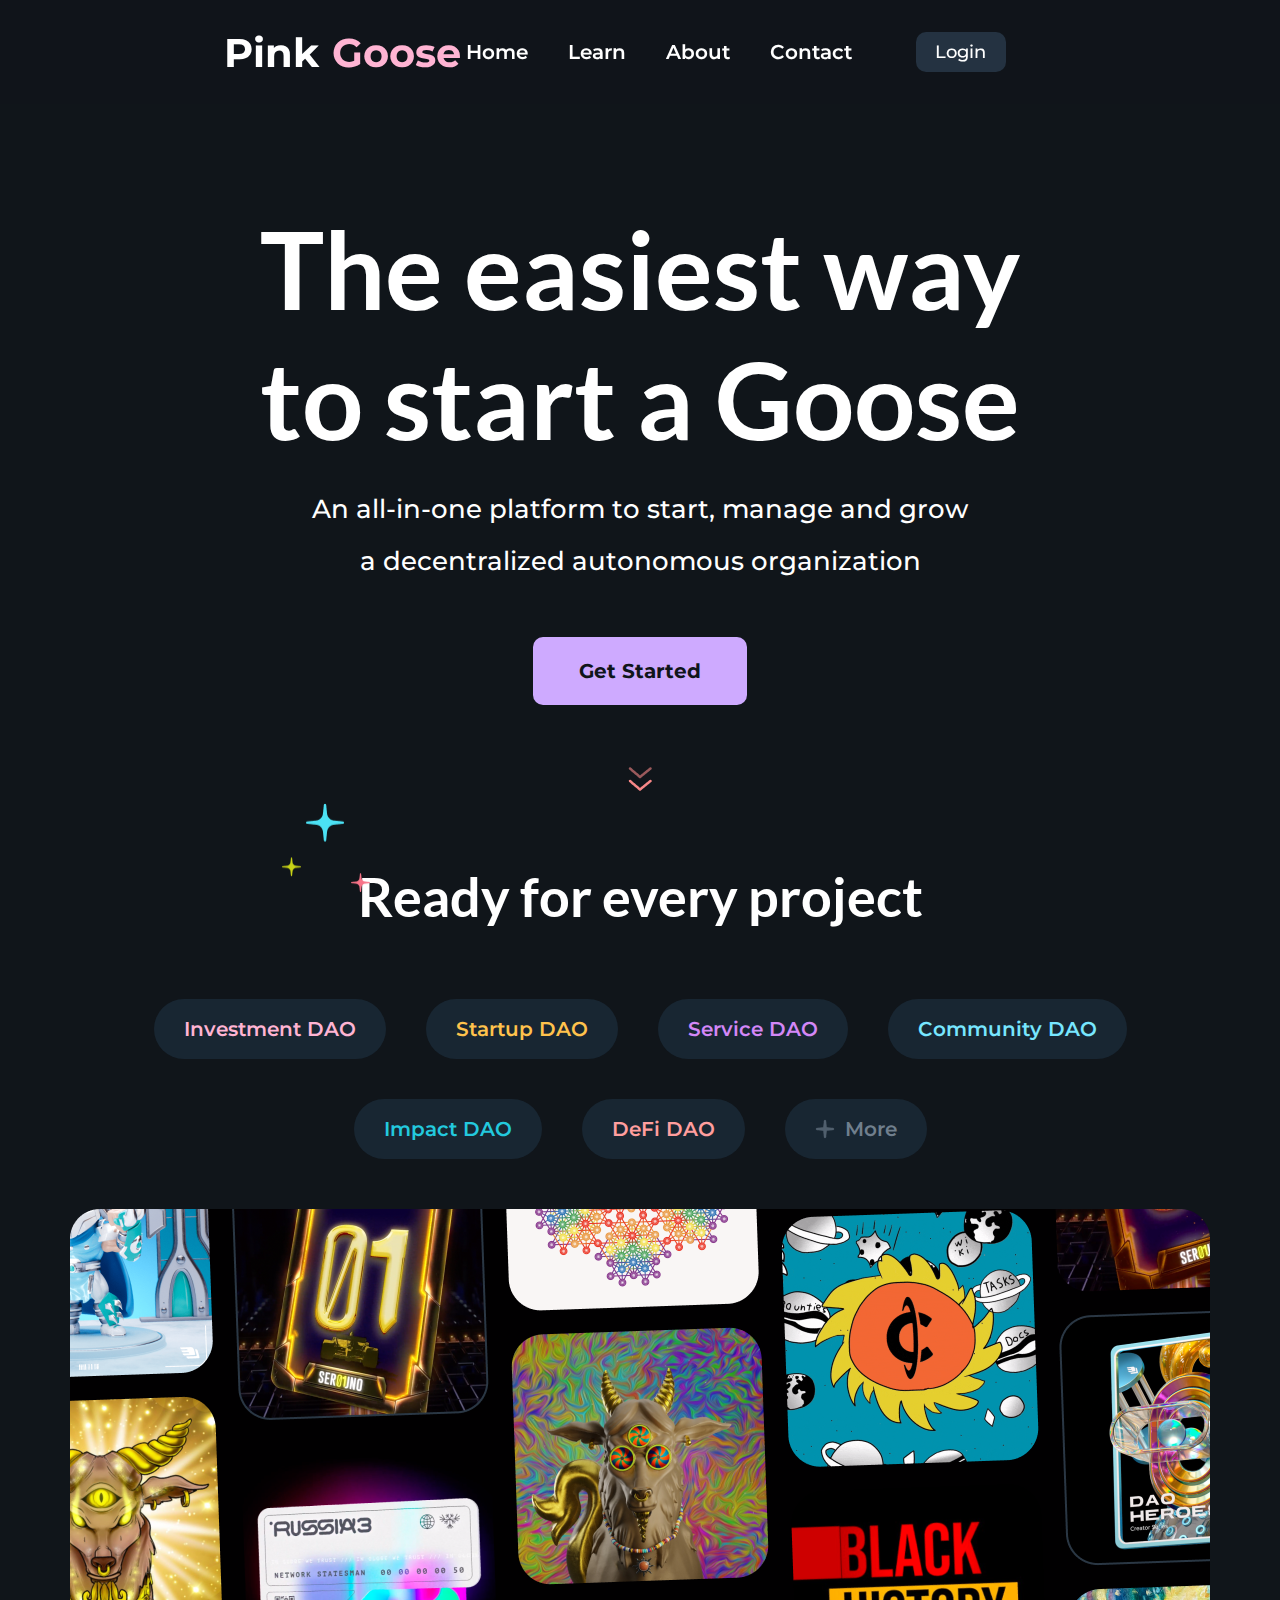
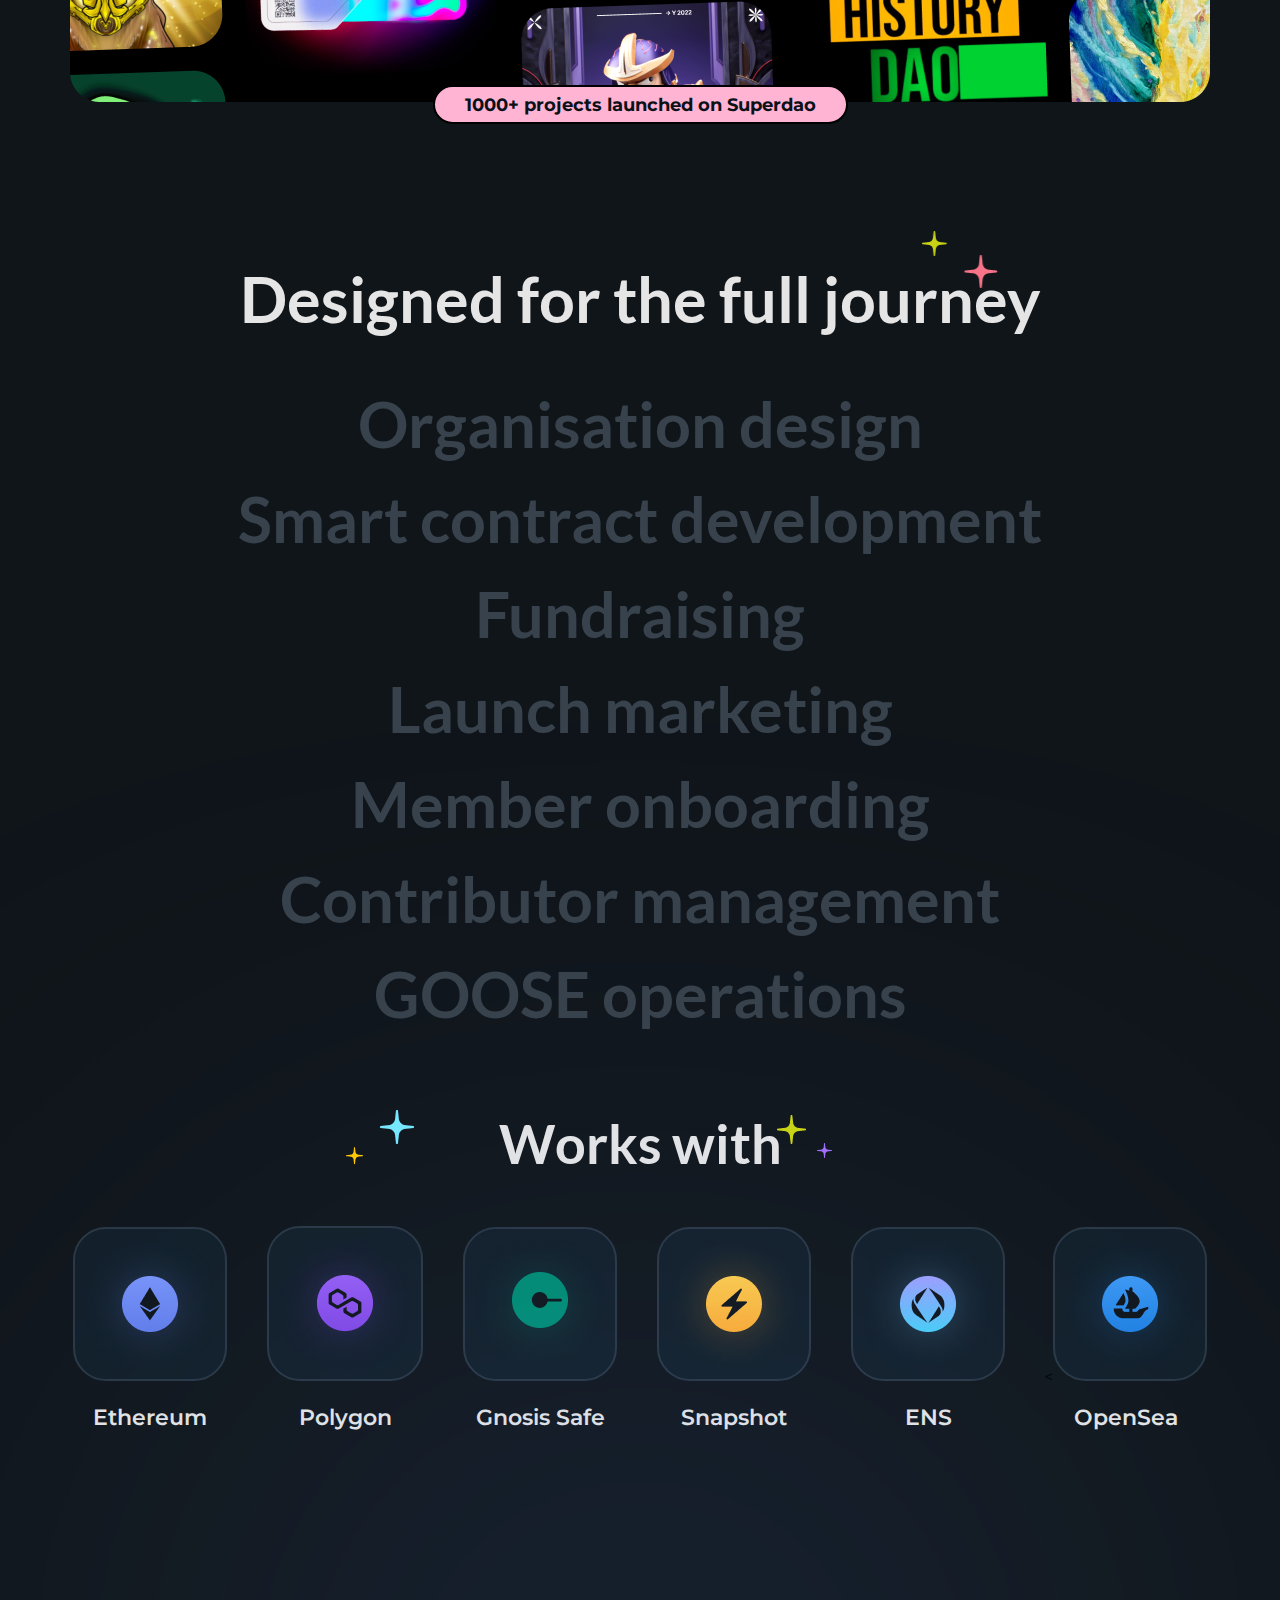
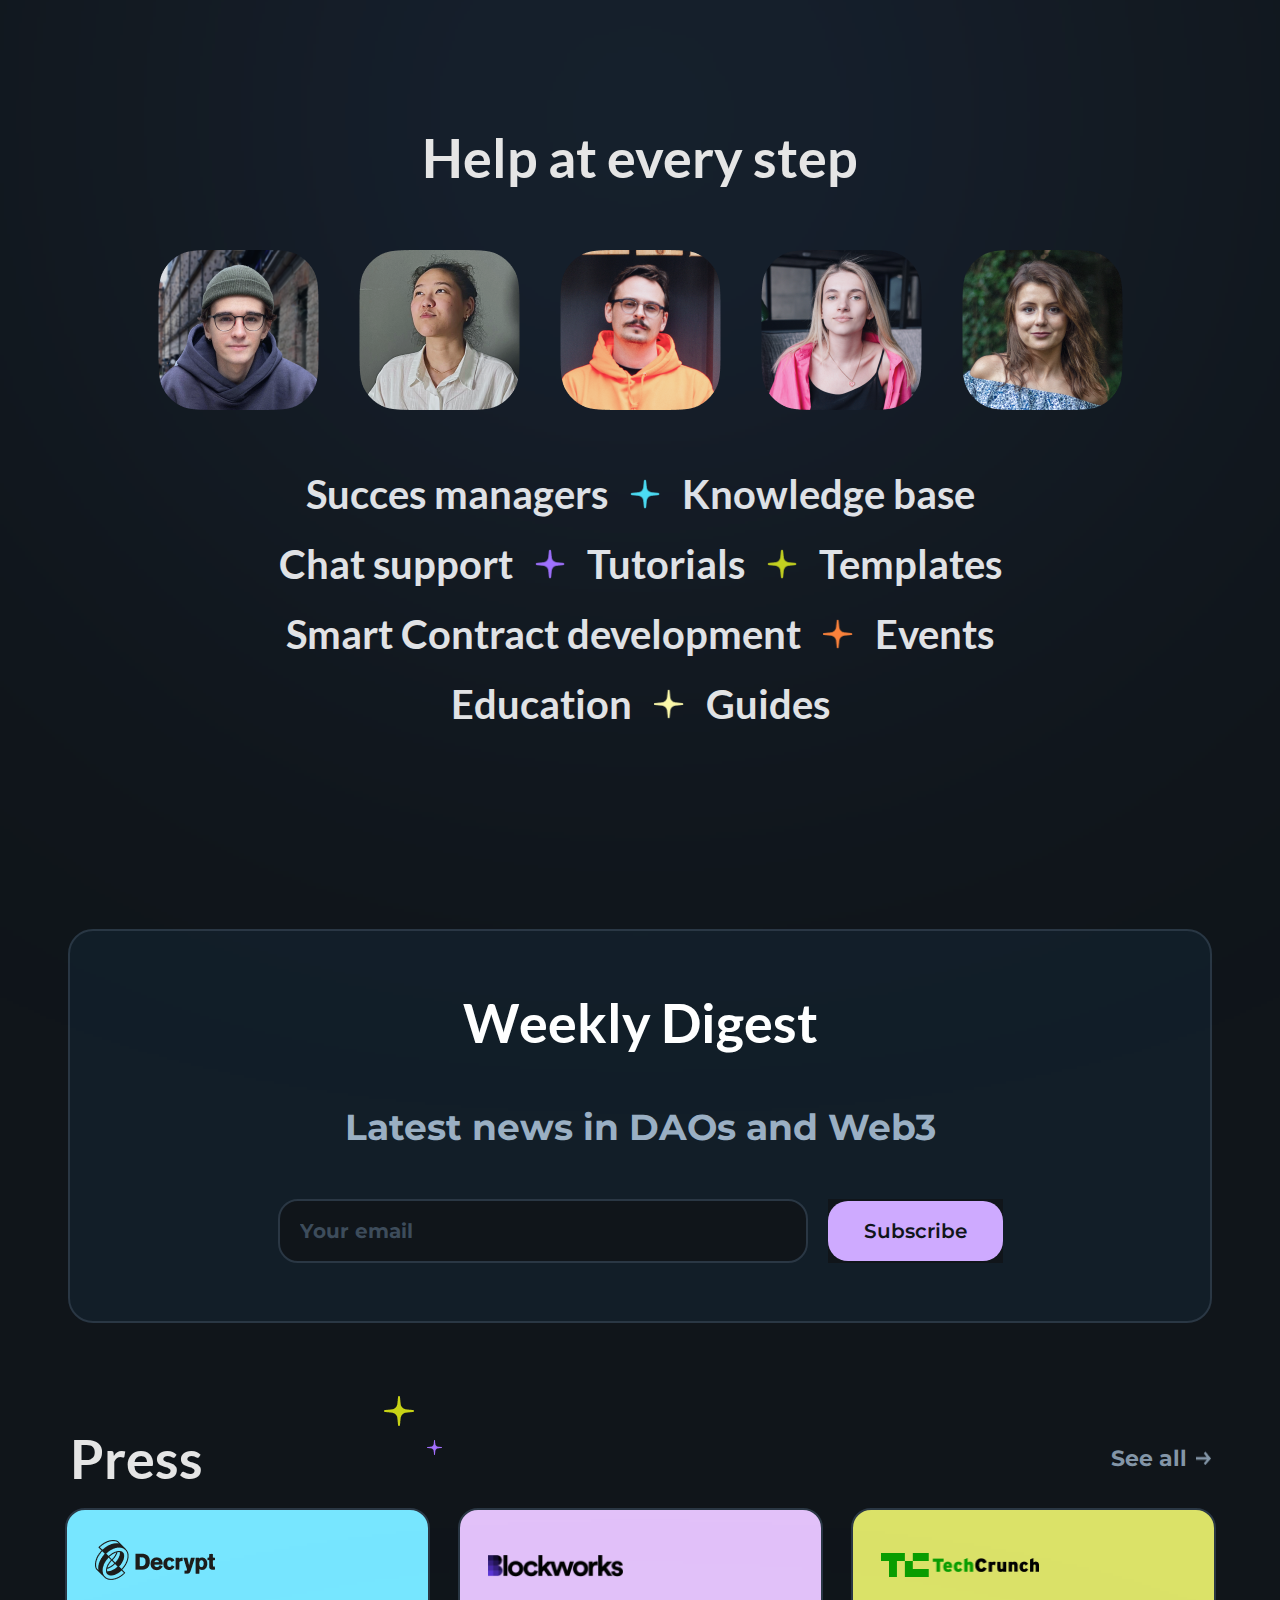
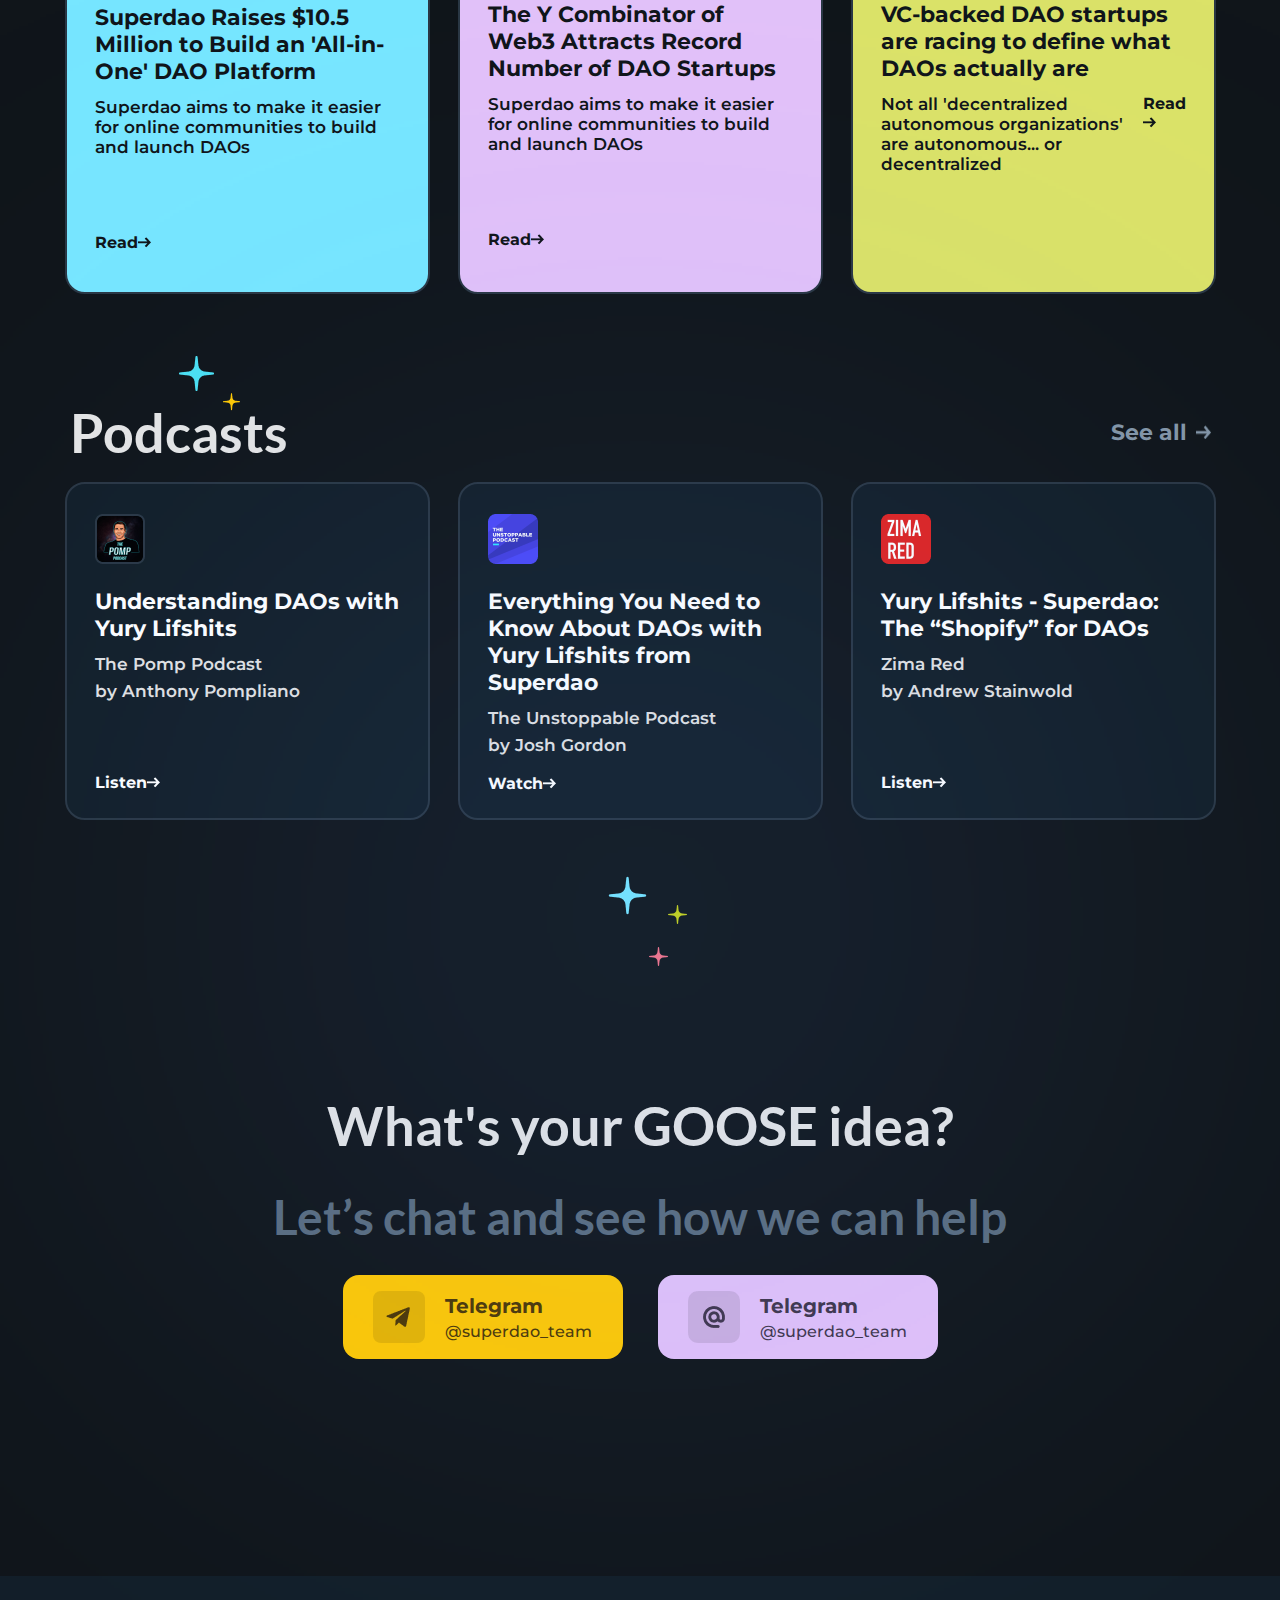
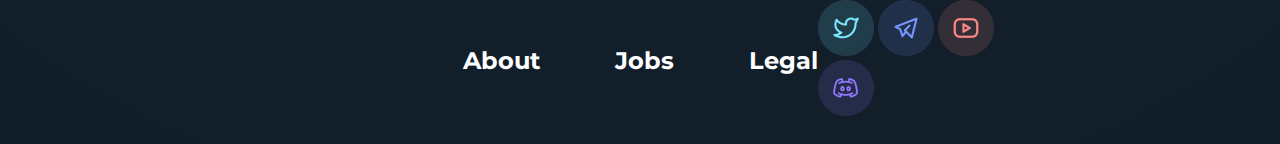
==== PinkGoose/index.html @ ad1b0dc7 "PinkGoose project" ====
<!DOCTYPE html>
<html lang="en">

<head>
    <meta charset="UTF-8">
    <meta name="viewport" content="width=device-width, initial-scale=1.0">
    <title>PinkGoose - Home</title>
    <link rel="stylesheet" href="css/style.css">
</head>

<body>
    <nav class="header row center">
        <div class="container-nav row">
            <div class="name row">
                <h1 class="pink">Pink</h1>
                <h1 class="goose">Goose</h1>
            </div>
            <div class="middle-menu row">
                <a href="index.html" class="button">Home</a>
                <a href="Paginas/learn.html" class="button">Learn</a>
                <a href="Paginas/about.html" class="button">About</a>
                <a href="Paginas/contact.html" class="button">Contact</a>
            </div>
            <div class="spacing center">
                <button class="login center">Login</button>
            </div>
        </div>
    </nav>

    <div class="slogan column center">
        <div class="top-text column">
            <h2 class="top-text1">The easiest way</h2>
            <h2 class="top-text2">to start a Goose</h2>
        </div>
        <div class="bottom-text column center">
            <p class="bottom-text1">An all-in-one platform to start, manage and grow</p>
            <p class="bottom-text1">a decentralized autonomous organization</p>
        </div>
        <button class="started center">Get Started</button>
    </div>
    <div class="arrows center">
        <img src="Images/Arrows.png">
    </div>
    <div class="DAO center">
        <img src="Images/Stars1.png" class="stars1">
        <h1 class="project">Ready for every project</h1>

        <div class="row1">
            <button class="buttondao pink2 center">Investment DAO</button>
            <button class="buttondao yellow center">Startup DAO</button>
            <button class="buttondao purple center">Service DAO</button>
            <button class="buttondao blue1 center">Community DAO</button>
        </div>
        <div class="bigimage column">
            <div class="row1">
                <button class="buttondao blue2 center">Impact DAO</button>
                <button class="buttondao salmon center">DeFi DAO</button>
                <div class="buttondao center">
                    <img class="star1" src="Images/Star 8.png">
                    More
                </div>
            </div>
            <img src="Images/Frame.png">
        </div>
        <h1 class="superdao center">1000+ projects launched on Superdao</h1>
    </div>
    <img class="stars3" src="Images/stars2.png">

    <div class="journey column center">
        <h3 class="journey-header">Designed for the full journey</h3>
        <h3 class="journey-text">Organisation design</h3>
        <h3 class="journey-text">Smart contract development</h3>
        <h3 class="journey-text">Fundraising</h3>
        <h3 class="journey-text">Launch marketing</h3>
        <h3 class="journey-text">Member onboarding</h3>
        <h3 class="journey-text">Contributor management</h3>
        <h3 class="journey-text">GOOSE operations</h3>
    </div>

    <div class="compatibility column center">
        <img class="stars4" src="Images/Group 5686.png">
        <img class="stars5" src="Images/Group 5601.png">
        <h1 class="works">Works with</h1>
        <div class="row1">
            <div class="columnicon column center">
                <button><img class="icon" src="Images/Icon_ethereum.png"></button>
                <h1 class="icon-desc">Ethereum</h1>
            </div>
            <div class="columnicon column center">
                <button><img class="icon" src="Images/Icon_polygon.png"></button>
                <h1 class="icon-desc">Polygon</h1>
            </div>
            <div class="columnicon column center">
                <button><img class="icon" src="Images/Icon_Gnosis.png"></button>
                <h1 class="icon-desc">Gnosis Safe</h1>
            </div>
            <div class="columnicon column center">
                <button><img class="icon" src="Images/Icon_Snapshot.png"></button>
                <h1 class="icon-desc">Snapshot</h1>
            </div>
            <div class="columnicon column center">
                <button><img class="icon" src="Images/Icon_ENS.png"></button>
                <h1 class="icon-desc">ENS</span>
            </div>
            <div class="columnicon column center">
                <button>
                    <<img class="icon" src="Images/icon_opensea.png">
                </button>
                <span class="icon-desc">OpenSea</h1>
            </div>
        </div>
        <span class="works invis">.</span>
    </div>

    <div class="help column center">
        <div class="blur"></div>
        <h1 class="help-header">Help at every step</h1>
        <div class="staff-images row">
            <img class="staff" src="Images/staff1.png">
            <img class="staff" src="Images/staff2.png">
            <img class="staff" src="Images/staff3.png">
            <img class="staff" src="Images/staff4.png">
            <img class="staff" src="Images/staff5.png">
        </div>
        <div class="info center">
            <h2 class="info-text">Succes managers</h2>
            <img class="info-stars" src="Images/Star 20.png">
            <h2 class="info-text">Knowledge base</h2>
            <h2 class="info-text">Chat support</h2>
            <img class="info-stars" src="Images/Star 23.png">
            <h2 class="info-text">Tutorials</h2>
            <img class="info-stars" src="Images/Star 22.png">
            <h2 class="info-text">Templates</h2>
            <h2 class="info-text">Smart Contract development</h2>
            <img class="info-stars" src="Images/Star 21.png">
            <h2 class="info-text">Events</h2>
            <h2 class="info-text">Education</h2>
            <img class="info-stars" src="Images/Star 21.5.png">
            <h2 class="info-text">Guides</h2>
        </div>
    </div>

    <div class="weekly-container center">
        <div class="weekly-body column center">
            <h1 class="weekly-header">Weekly Digest</h1>
            <p class="weekly-subtxt">Latest news in DAOs and Web3</p>
            <div class="weekly-row row">
                <form class="email-container">
                    <input type="email" placeholder="Your email">
                </form>
                <button><a class="subscribe center" href="https://youtu.be/8ybW48rKBME"
                        target="_blank">Subscribe</a></button>
            </div>
        </div>
    </div>

    <img class="press-star" src="Images/press-stars.png">

    <div class="press-podcasts-container center column">
        <div class="press-header center row">
            <h1 class="press-txt1">Press</h1>
            <div class="row center">
                <button class="press-txt2 row">See all</button>
                <img class="press-arrow" src="Images/press-arrow.png">
            </div>
        </div>
        <div class="press-row row">
            <div class="press-box bgblue1">
                <div class="press-img-container">
                    <img class="press-img" src="Images/decrypt.png">
                    <p class="press-txt-box1">Superdao Raises $10.5 Million to Build an 'All-in-One' DAO Platform</p>
                    <p class="press-txt-box2">Superdao aims to make it easier for online communities to build and launch
                        DAOs</p>
                    <a class="press-read"
                        href="https://decrypt.co/91311/superdao-raises-10-5-million-all-in-one-dao-builder"
                        target="_blank">Read<img class="press-read-img" src="Images/read.png"></a>
                </div>
            </div>
            <div class="press-box bgpink">
                <div class="press-img-container">
                    <img class="press-img blockworks" src="Images/blockworks.png">
                    <p class="press-txt-box1">The Y Combinator of Web3 Attracts Record Number of DAO Startups</p>
                    <p class="press-txt-box2">Superdao aims to make it easier for online communities to build and launch
                        DAOs</p>
                    <a class="press-read"
                        href="https://blockworks.co/news/the-y-combinator-of-web3-attracts-record-number-of-dao-startups"
                        target="_blank">Read<img class="press-read-img" src="Images/read.png"></a>
                </div>
            </div>
            <div class="press-box bgyellow">
                <div class="press-img-container">
                    <img class="press-img techCrunch" src="Images/TechCrunch-logo 1.png">
                    <p class="press-txt-box1">VC-backed DAO startups are racing to define what DAOs actually are</h1>
                    <p class="press-txt-box2">Not all 'decentralized autonomous organizations' are autonomous... or
                        decentralized</h2>
                        <a class="press-read"
                            href="https://techcrunch.com/2022/02/01/vc-backed-dao-startups-are-racing-to-define-what-daos-actually-are/"
                            target="_blank">Read<img class="press-read-img" src="Images/read.png"></a>
                </div>
            </div>
        </div>
    </div>

    <img class="podcast-star" src="Images/podcast-stars.png">

    <div class="press-podcasts-container center column">
        <div class="press-header center row">
            <h1 class="press-txt1">Podcasts</h1>
            <div class="row center">
                <button class="press-txt2 row">See all</button>
                <img class="press-arrow" src="Images/press-arrow.png">
            </div>
        </div>
        <div class="press-row row">
            <div class="press-box podcasts">
                <div class="press-img-container">
                    <img class="press-img pomp" src="Images/pomp.png">
                    <p class="press-txt-box1 white">Understanding DAOs with Yury Lifshits</p>
                    <p class="press-txt-box2 pod">The Pomp Podcast</p>
                    <p class="press-txt-box2 pod">by Anthony Pompliano</p>
                    <a class="press-read read2"
                        href="https://www.everand.com/podcast/557183133/814-Understanding-DAOs-w-Yury-Lifshits"
                        target="_blank">Listen<img class="press-read-img read2" src="Images/listen-arrow.png"></a>
                </div>
            </div>
            <div class="press-box podcasts">
                <div class="press-img-container">
                    <img class="press-img pomp" src="Images/unstoppable.png">
                    <p class="press-txt-box1 white">Everything You Need to Know About DAOs with Yury Lifshits from
                        Superdao</p>
                    <p class="press-txt-box2 pod">The Unstoppable Podcast</p>
                    <p class="press-txt-box2 pod">by Josh Gordon</p>
                    <a class="press-read read3" href="https://www.youtube.com/watch?v=nbOOaig7G_M"
                        target="_blank">Watch<img class="press-read-img read3" src="Images/listen-arrow.png"></a>
                </div>
            </div>
            <div class="press-box podcasts">
                <div class="press-img-container">
                    <img class="press-img pomp" src="Images/zima.png">
                    <p class="press-txt-box1 white">Yury Lifshits - Superdao: The “Shopify” for DAOs</p>
                    <p class="press-txt-box2 pod">Zima Red</p>
                    <p class="press-txt-box2 pod">by Andrew Stainwold</p>
                    <a class="press-read read3"
                        href="https://open.spotify.com/episode/1NqxSQ7jYy365uYmxgE8XH?autoplay=true"
                        target="_blank">Listen<img class="press-read-img read2" src="Images/listen-arrow.png"></a>
                </div>
            </div>

        </div>
    </div>

    <img class="idea-stars" src="Images/idea-stars.png">

    <div class="goose-idea-container center column">
        <h1 class="idea-h1">What's your GOOSE idea?</h1>
        <p class="idea-help">Let’s chat and see how we can help</p>
        <div class="blur"></div>
        <div class="idea-help-links center row">
            <button class="idea-button center">
                <img class="idea-link" src="Images/telegram-link.png">
                <div class="idea-text column">
                    <h1 class="idea-texttop">Telegram</h1>
                    <p class="idea-textbottom">@superdao_team</p>
                </div>
            </button>
            <button class="idea-button purple-light center">
                <img class="idea-link" src="Images/email-link.png">
                <div class="idea-text column">
                    <h1 class="idea-texttop dark-purple">Telegram</h1>
                    <p class="idea-textbottom dark-purple">@superdao_team</p>
                </div>
            </button>
        </div>
    </div>

    <footer class="footer center">
        <div class="footer-width row">
            <div class="foot-container"></div>
            <div class="foot-info center row">
                <h2 class="foot-txt">About</h2>
                <h2 class="foot-txt">Jobs</h2>
                <h2 class="foot-txt">Legal</h2>
            </div>
            <div class="foot-container">
                <a href="https://twitter.com" target="_blank"><img class="footer-links" src="Images/Twitter.png"></a>
                <a href="https://web.telegram.org" target="_blank"><img class="footer-links"
                        src="Images/telegram.png"></a>
                <a href="https://youtube.com" target="_blank"><img class="footer-links" src="Images/youtube.png"></a>
                <a href="https://discord.com" target="_blank"><img class="footer-links" src="Images/discord.png"></a>
            </div>
        </div>
    </footer>
</body>

</html>
---- PinkGoose/css/style.css ----
* {
    margin: 0;
    padding: 0;
    background-color: #10151A;
    cursor: default;
}

a {
    color: white;
    text-decoration: none;;
    background-color: transparent;
}

button {
    border: none;
}

h1 {
    font-weight: normal;
}

h2 {
    font-weight: normal;
}

img {
    background-color: transparent;
}

.pagespacing {
    width: 100%;
    height: 15vh;
}

.pagespacing2 {
    width: 100%;
    height: 30vh;
}

.row {
    display: flex;
    flex-direction: row;
}

.column {
    display: flex;
    flex-direction: column;
}

.center {
    display: flex;
    align-items: center;
    justify-content: center;
}

.header {
    width: 100%;
    height: 104px;
    background-color: #10151aec;
    backdrop-filter: blur(5px);
    position: sticky;
    top: 0px;
    z-index: 299;
    box-shadow: 0px, 10px, 8px #10151a00;
}

.container-nav {
    align-items: center;
    width: 65%;
    justify-content: space-between;
    background-color: #10151a00;
}

.middle-menu {
    color: #FFFFFF;
    width: 395px;
    font-family: montserrats;
    font-size: 20px;
    gap: 40px;
    background-color: #10151a00;
}

.button {
    transition: all 0.3s;
}

.button:hover {
    scale: 1.1;
    transition: all 0.3s;
    cursor: pointer;
}

.name {
    background-color: #10151a00;
}

.pink {
    color: #FFFFFF;
    margin-right: 13px;
    font-size: 40px;
    font-family: montserratb;
    background-color: #10151a00;
}

.goose {
    color: #FFB4D3;
    font-size: 40px;
    font-family: montserratb;
    background-color: #10151a00;
}

.spacing {
    background-color: #10151a00;
}

.login {
    color: #FFFFFF;
    background-color: #243241;
    height: 40px;
    width: 90px;
    border-radius: 10px;
    font-family: montserratm;
    transition: all 0.3s;
    cursor: pointer;
    font-size: 18px;
}

.login:hover {
    transition: all 0.3s;
    scale: 1.1;
}

.spacing {
    width: 190.09px;
}

.slogan {
    width: 100%;
    height: 700px;
    font-family: montserrat;
    gap: 20px;
}

.space-1 {
    height: 100px;
    width: 100%;
}

.space-2 {
    height: 30px;
    width: 100%;
}

.top-text {
    color: #FFFFFF;
    font-size: 72px;   
    font-family: latob;
}

.bottom-text {
    font-family: montserratm;
    gap: 10px;
}

.bottom-text1 {
    color: white;
    font-size: 26px;
    margin-top: 10px;
}

.started {
    height: 68px;
    width: 214px;
    border-radius: 10px;
    color: #10151A;
    background-color: #CEAAFF;
    font-family: montserratb;
    margin-top: 40px;
    font-family: montserratb;
    font-size: 20px;
    transition: all 0.3s;
    cursor:pointer
}

.started:hover {
    background-color: #ab86e0;
    transition: all 0.3s;

}

.arrows {
    width: 100%;
    height: 60px;
    transform: translate(0, -55px);
}

.DAO {
    color: white;
    width: 100%;
    gap: 40px;
    flex-flow: column wrap;
}

.project {
    font-size: 54px;
    font-family: latob;
}

.stars1 {
    position: absolute;
    width: 88px;
    height: 89.18px;
    left: 22vw;
    transform: translate(0, -475px);
}

.row1 {
    width: 100%;
    height: auto;
    display: flex;
    justify-content: center;
    gap: 40px;
    transform: translate(0, 30px);
}

.buttondao {
    height: 60px;
    width: fit-content;
    padding-left: 30px;
    padding-right: 30px;
    border-radius: 100px;
    background-color: #182632;
    font-size: 20px;
    font-family: montserrats;
    gap: 10px;
    color: #707F8D;
    transition: all 0.3s;
    cursor: pointer;
}

.buttondao:hover {
    scale: 1.1;
    transition: all 0.3s;
}

.star1 {
    background-color: #182632;
}

.bigimage {
    gap: 80px;
}

.superdao {
    height: 35px;
    width: fit-content;
    padding-left: 30px;
    padding-right: 30px;
    border-radius: 100px;
    background-color: #FFB4D3;
    font-size: 18px;
    font-family: montserratb;
    gap: 10px;
    color: #0A1117;
    transform: translate(0, -57px);
    border-style: solid;
    border-color: black;
    border-width: 2px;
}

.stars3 {
    width: 76.17px;
    height: 57px;
    position: absolute;
    right: 22vw;
    transform: translate(0, 50px);
}

.journey {
    height: 930px;
    font-size: 54px;
    font-family: latob;
    width: 100%;
    gap: 20px;
}

.journey-header {
    color: #E5E5E5;
    margin-bottom: 30px;
}

.journey-text {
    color: #37424D;
    transition: color 0.5s ease;
    z-index: 5;
    background-color: transparent;
}

.journey-text:hover {
    color: #FFB4D3;
    transition: color 0.5s ease;
}

.spacedao {
    width: 100%;
    height: 175px;
}

.compatibility {
    gap: 20px;
    height: fit-content;
    margin-bottom: 10vh;
}


.works {
    color: #E5E5E5;
    font-family: latob;
    font-size: 54px;
}

.invis {
    color: transparent;
}

.columnicon {
    gap: 20px;
}

.icon {
    background-color: #121E28;
    border-width: 2px;
    border-style: solid;
    border-color: #2A3744;
    border-radius: 33px;
    transition: all 0.3s;
    cursor: pointer;
}

.icon:hover {
    scale: 1.1;
    transition: all 0.3s;
}

.icon-desc {
    color: #E5E5E5;
    font-size: 22px;
    font-family: montserrats;
}

.help {
    width: 100%;
    height: 900px;
    gap: 20px;
}

.help-header {
    font-family: latob;
    font-size: 54px;
    color: #E5E5E5;
    z-index: 2;
    background-color: transparent;
}

.staff-images {
    gap: 40px;
}

.staff {
    margin-top: 40px;
    margin-bottom: 40px;
    background-color: transparent;
}

.info {
    gap: 22px;
    width: 740px;
    height: 258px;
    flex-wrap: wrap;
}

.info-text {
    font-family: latob;
    color: #E5E5E5;
    font-size: 40px;
}

.info-stars {
    height: 30px;
    width: 30px;
}

.stars4 {
    position: absolute;
    z-index: 99;
    transform: translate(0, -18vh);
    left: 27vw;
}

.stars5 {
    position: absolute;
    z-index: 99;
    transform: translate(0, -18vh);
    right: 35vw;
}

.blur {
    position: absolute;
    width: 526px;
    height: 209px;
    border-radius: 100%;
    transform: translate(0, -310px);
    z-index: 0;
    background-color: #5c9dff;
    filter: blur(400px);
}

.weekly-container {
    width: 100%;
    height: 500px;
}

.weekly-body {
    height: 390px;
    width: 1140px;
    background-color: #121E28;
    border-style: solid;
    border-width: 2px;
    border-color: #2A3744;
    border-radius: 25px;
    gap: 50px;
}

.weekly-header {
    font-family: latob;
    font-size: 54px;
    color: #FFFFFF;
    background-color: transparent;
}

.weekly-subtxt {
    font-family: montserratb;
    font-size: 36px;
    color: #9AAFC3;
    background-color: transparent;
}

.weekly-row {
    background-color: #121E28;
    gap: 20px;
}

.email-container {
    background-color: transparent;
}

input[type="email"] {
    height: 60px;
    width: 506px;
    background-color: #10151A;
    border-color: #2A3744;
    border-width: 2px;
    border-style: solid;
    border-radius: 20px;
    padding-left: 20px;
    font-family: montserratb;
    font-size: 20px;
    color: #E5E5E5;
    outline: none;
}

input[type="email"]::placeholder {
    color: #3D4C5B;
}

input[type="email"]:hover {
    cursor: text;
}


.subscribe {
    height: 60px;
    width: 175px;
    font-family: montserrats;
    font-size: 20px;
    color: #10151A;
    background-color: #CEAAFF;
    border-radius: 20px;
    transition: all 0.3s;
}

.subscribe:hover {
    background-color: #ab86e0;
    transition: all 0.3s;
    cursor: pointer;
}

.press-podcasts-container {
    width: 100%;
    height: 550px;
}

.press-star {
    position: absolute;
    left: 30vw;
    transform: translate(0, 20px);
}

.press-header {
    justify-content: space-between;
    width: 1141px;
    height: 100px;
}

.press-txt1 {
    color: #E5E5E5;
    font-family: latob;
    font-size: 54px;
}

.press-txt2 {
    color: #8395A7;
    font-family: montserratb;
    font-size: 22px;
    display: flex;
    width: 85px;
    cursor: pointer;
}

.press-arrow {
    height: 15px;
    width: 15px;
    background-color: transparent;
    cursor: pointer;
}

.press-row {
    gap: 28px;
}

.press-box {
    height: 382px;
    width: 361px;
    border-radius: 20px;
    display: flex;
    justify-content: center;
    border-style: solid;
    border-width: 2.5px;
    border-color: #2A3744;
    background-color: #121E28;
}

.podcasts {
    height: 334px;
}

.press-img-container {
    background-color: transparent;
    height: auto;
    width: 305px;
    margin-top: 30px;
    
}

.press-img {
    width: auto;
    height: 40px;
}

.press-txt-box1 {
    background-color: transparent;
    font-family: montserratb;
    font-size: 22px;
    margin-top: 20px;
    color: #10151A;
}

.press-txt-box2 {
    background-color: transparent;
    font-family: montserrats;
    font-size: 17px;
    margin-top: 12px;
    color: #10151A;
    margin-bottom: 49px;
    height: 87px;
    display: flex;
    justify-content: center;
}

.pod {
    color: #e2e2e2;
    justify-content:left;
    margin-bottom: 0px;
    height: 15px;
    font-family: montserrats;
}

.press-read {
    background-color: transparent;
    font-family: montserratb;
    font-size: 16px;
    color: #10151A;
    width:fit-content;
    cursor: pointer;    
}

.press-read:hover {
    text-decoration:underline;
}

.read2 {
    margin-top: 80px;
    color: #ffffff;
}

.read3 {
    margin-top: 26.5px;
    color: #ffffff;
}

.podcast-star {
    position: absolute;
    left: 14vw;
    transform: translate(0, 30px);
}

.press-read-img {
    background-color: transparent;
    cursor: pointer;
}

.blockworks {
    height: 22.3px;
    margin-top: 15px;
}

.techCrunch {
    height: 23.97px;
    margin-top: 13px;
}

.pomp {
    height: 50px;
}

.idea-stars {
    position: absolute;
    left: 47.5vw;
}

.goose-idea-container {
    width: 100%;
    height: 700px;
    gap: 30px;
}

.idea-h1 {
    color: #E5E5E5;
    font-family: latob;
    font-size: 54px;
}

.idea-help {
    color: #5a6c7e;
    font-family: latob;
    font-size: 48px;
}

.idea-help-links {
    gap: 35px;
}

.idea-button {
    cursor: pointer;
    height: 84px;
    width: 280px;
    background-color: #FFC803;
    border-radius: 16px;
    gap: 20px;
    transition: all 0.3s;
}

.idea-button:hover {
    scale: 1.05;
    transition: all 0.3s;
}

.idea-link {
    cursor: pointer;
}

.idea-text {
    display: flex;
    justify-content: space-between;
    height: 47px;
    background-color: transparent;
    align-items: baseline;
    cursor: pointer;
}

.idea-texttop {
    font-family: montserratb;
    color: #4D3705;
    font-size: 20px;
    background-color: transparent;
    cursor: pointer;
}

.idea-textbottom {
    font-family: montserratm;
    color: #4D3705;
    font-size: 16px;
    background-color: transparent;
    cursor: pointer;
}

.heroes-container {
    width: 100%;
    height: 750px;
    gap: 115px;
}

.heroes {
    font-family: latob;
    font-size: 54px;
    color: #E5E5E5;
    background-color: transparent;
}

.heroes-row {
    gap: 45px;
}

.heroe-box {
    width: 334px;
    height: 352px;
    background-color: #FFB4D3;
    border-radius: 20px;
    display: flex;
    justify-content: space-evenly;
    flex-direction: column;
}

.heroe-img {
    height: 160px;
    width: 160px;
    display: flex;
    margin-left: auto;
    margin-right: auto;
}

.cont {
    background-color: #FFB4D3;
    display: flex;
    align-items: baseline;
}

.heroe-names {
    background-color: #FFB4D3;
    font-family: montserratb;
    font-size: 22px;
}

.heroe-desc {
    background-color: #FFB4D3;
    font-family: montserrats;
    font-size: 17px;
    margin-left: 20px;
}

.heroe-contact {
    align-self: end;
    background-color: transparent;
    height: 25px;
    width: fit-content;
    margin-right: 20px;
}

.heroe-text {
    background-color: #FFB4D3;
    align-self: end;
    margin-top: 15px;
    width: fit-content;
    height: fit-content;
    margin-right: 5px;
    font-family: montserratb;
    font-size: 16px;
    color: #10151A;
    cursor: pointer;
}

.heroe-text:hover {
    text-decoration: underline;
}

.heroe-arrow {
    height: 20px;
    width: 13px;
    margin-top: 7px;
}

.form-container {
    height: 1200px;
    margin-bottom: 100px;
}

.post-form {
    height: 1096px;
    width: 942px;
    background-color: #121E28;
    border-radius: 30px;
    border-style: solid;
    border-color: #2A3744;
    border-width: 2px;
    justify-content: space-evenly;
}

.send-form-txt {
    font-family: latob;
    font-size: 54px;
    color: #FFFFFF;
    background-color: transparent;
}

.goose-form {
    background-color: transparent;
    gap: 20px;
}

.form-style {
    height: 68px;
    width: 506px;
    border-style: solid;
    border-color: #2A3744;
    background-color: #121E28;
    border-radius: 20px;
    cursor: text;
    padding-left: 20px;
}

.big {
    height: 310px;
    padding-top: 20px;
}

.wide {
    width: 530px;
    height: 72px;
}

.form-style::placeholder {
    font-family: montserrats;
    font-size: 20px;
}

input[type=text], textarea{
    color: #FFFFFF;
    font-size: 20px;
}












.footer {
    width: 100%;
    background-color: #121E28;
    height: 168px;
    z-index: 5;
}

.footer-width {
    width: 60%;
    justify-content: space-between;
    background-color: transparent;
    z-index: 5;
}

.foot-info {
    gap: 75px;
    background-color: transparent;
    z-index: 5;
}

.foot-container {
    background-color: transparent;
    width: 275px;
    height: auto;
    z-index: 5;
}

.foot-txt {
    background-color: transparent;
    color: #FFFFFF;
    font-family: montserratb;
    font-size: 22;
    transition: all 0.3s;
    z-index: 5;
}

.foot-txt:hover {
    color: yellow;
    transition: all 0.3s;
    cursor: pointer;
    z-index: 5;
}

.footer-links {
    transition: all 0.3s;
    background-color: transparent;
    z-index: 5;
}

.footer-links:hover {
    scale: 1.1;
    transition: all 0.3s;
    cursor: pointer;
    z-index: 5;
}

.form-form {
    display: flex;
    justify-content: center;
    position: relative;
    min-width: 250px;
    height: 50px;
    background-color: transparent;
}

.form-style2 {
    border: solid 2px;
    border-color: #2A3744;
    appearance: none;
    width: 100%;
    color: #3D4C5B;
    background-color: #121E28;
    font-family: montserrats;
    font-size: 20px;
}

.select-img {
    height: 13px;
    width: 12px;
}

.form-form .select-a-container {
    width: 100px;
    height: 50px;
    position: absolute;
    right: 0;
    display: flex;
    align-items: center;
    justify-content: center;
    padding-top: 12px;
    background-color: transparent;
}




.gray {
    color: #3D4C5B;
}

.white {
    color: #ffffff;
}

.pink2 {
    color: #FFB4D3;
}

.yellow {
    color: #FFC24C;
}

.purple {
    color: #D387F7;
}

.blue1 {
    color: #77E6FF;
}

.blue2 {
    color: #23C9DE;
}

.salmon {
    color: #FF9E9E;
}

.dark-purple {
    color: #40354B;
}

.bgblue1 {
    background-color: #77E6FF;
}

.purple-light {
    background-color: #E2C1F9;
}

.bgpink {
    background-color: #E2C1F9;
}

.bgyellow {
    background-color: #DBE268;
}


@font-face {
    font-family: montserrat;
    src: url(fonts/Montserrat-Regular.ttf);
}

@font-face {
    font-family: montserratm;
    src: url(fonts/Montserrat-Medium.ttf);
}

@font-face {
    font-family: montserrats;
    src: url(fonts/Montserrat-SemiBold.ttf);
}

@font-face {
    font-family: montserratb;
    src: url(fonts/Montserrat-Bold.ttf);
}

@font-face {
    font-family: latob;
    src: url(fonts/Lato-Bold.ttf);
}
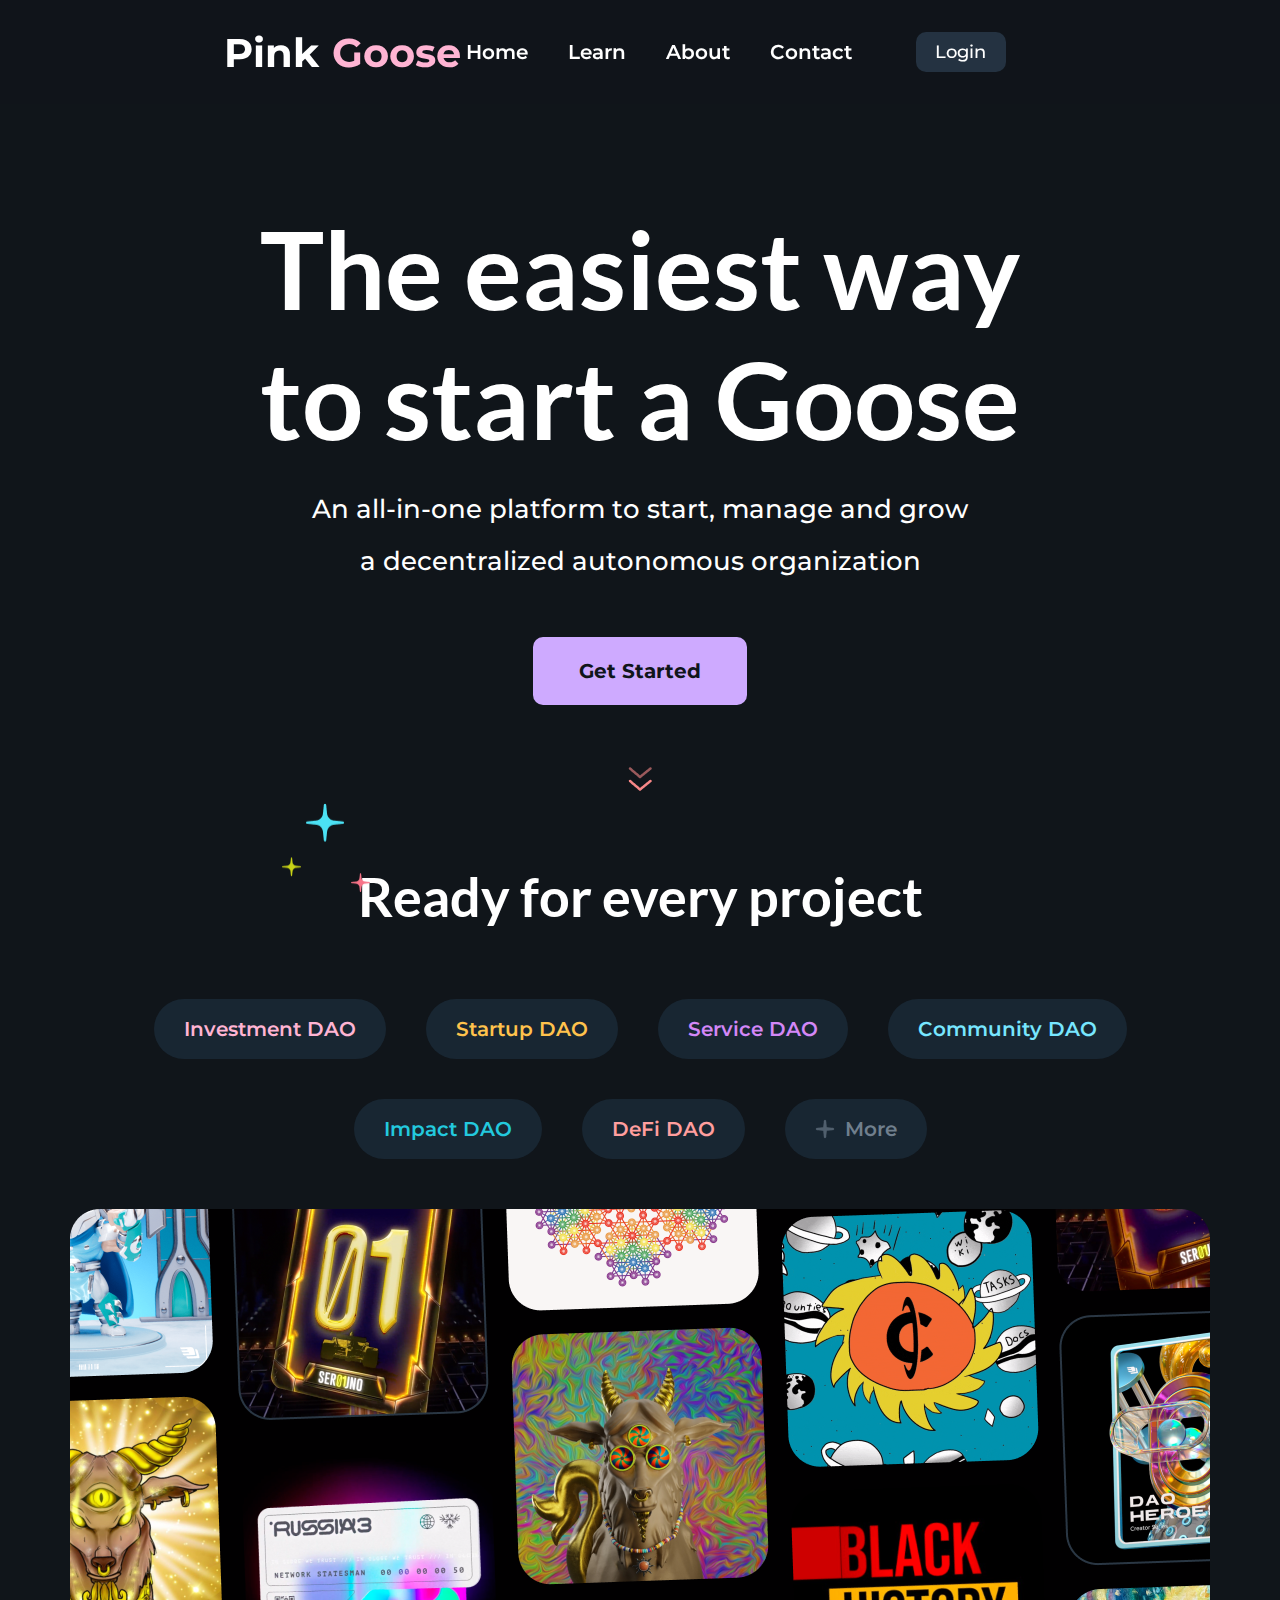
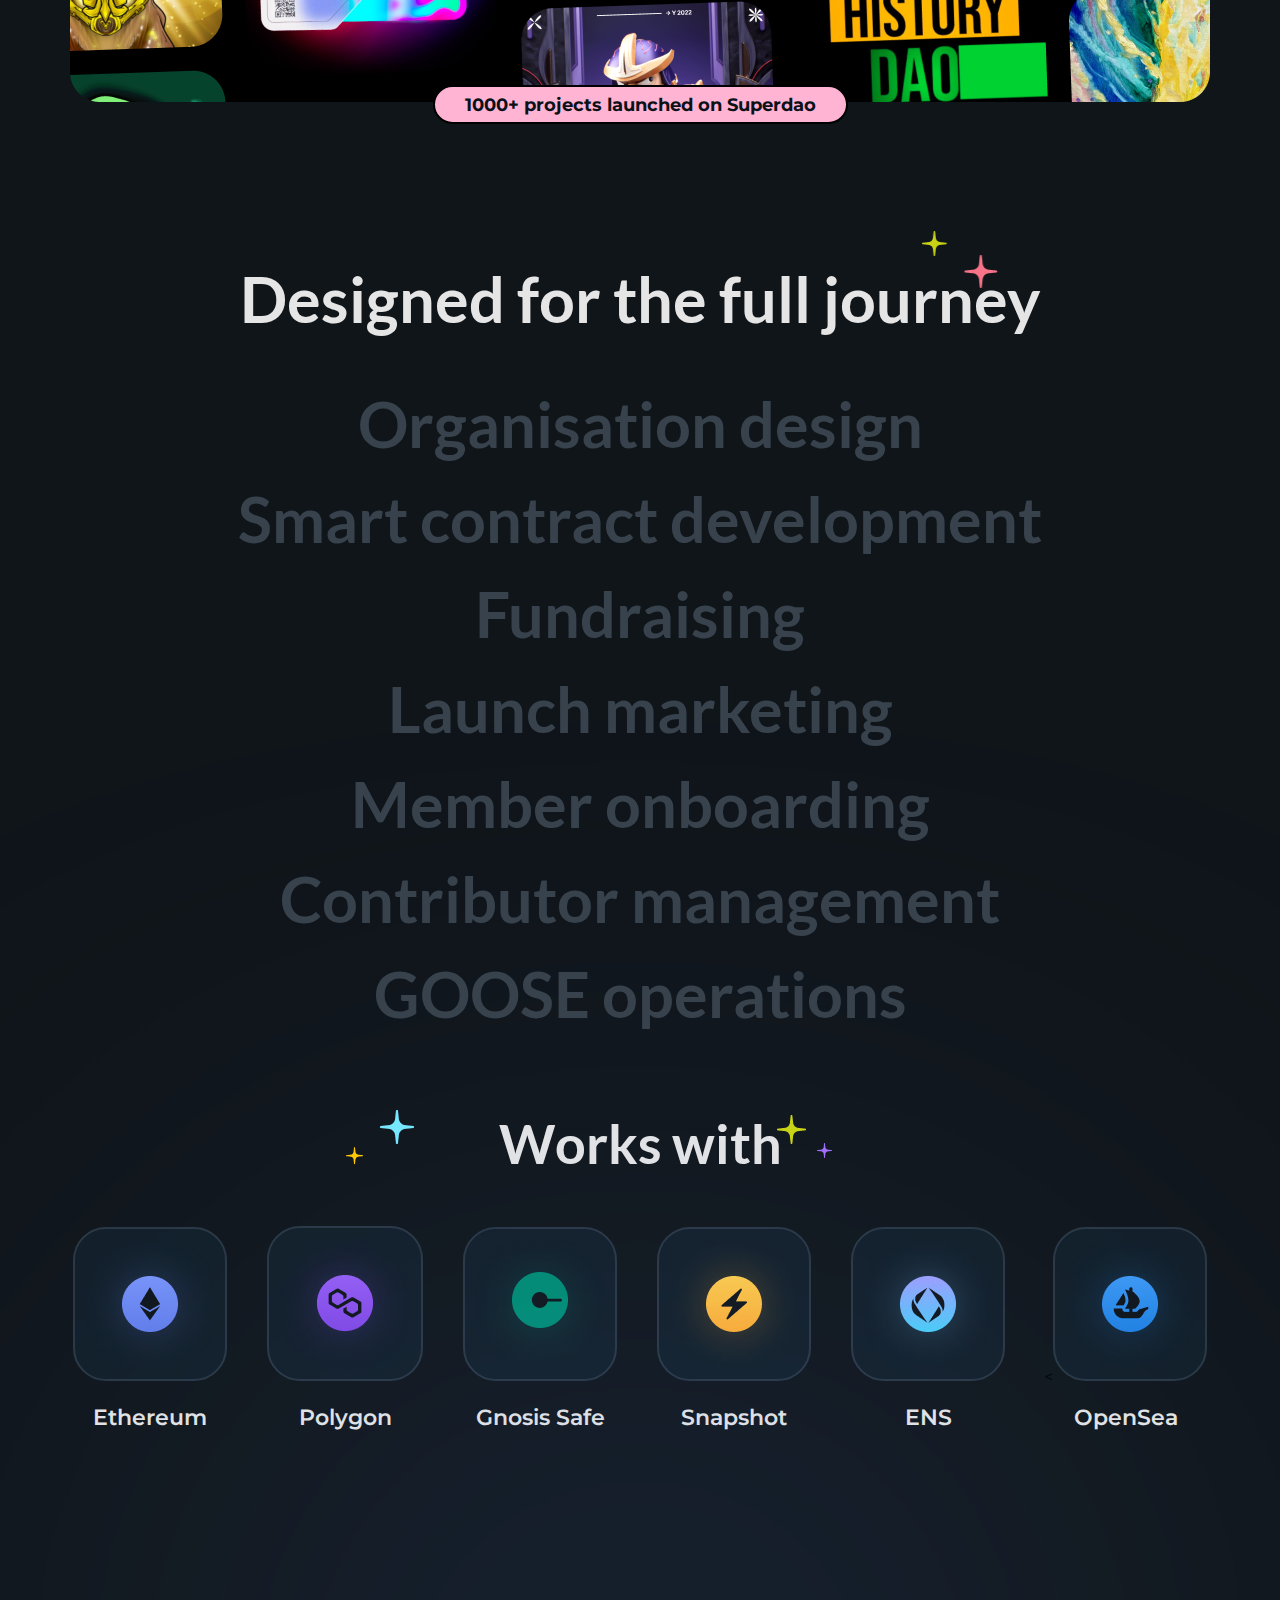
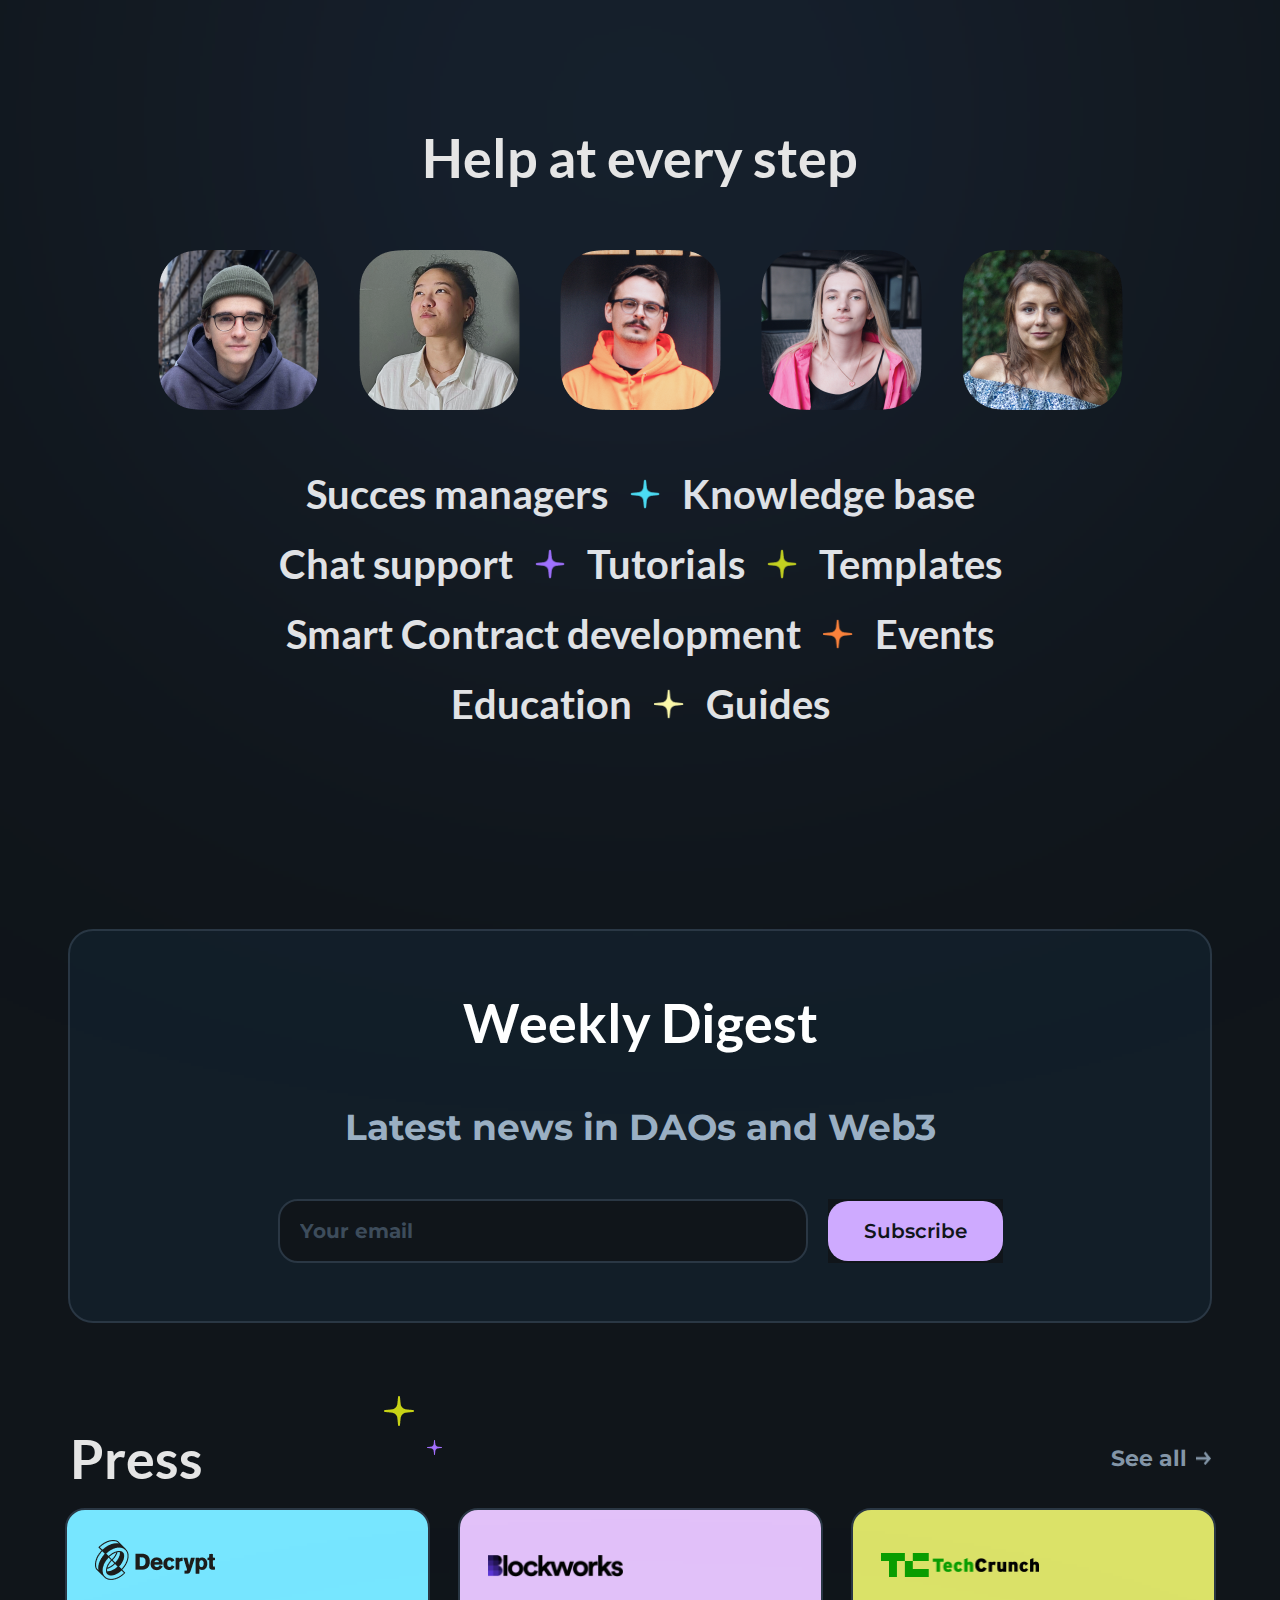
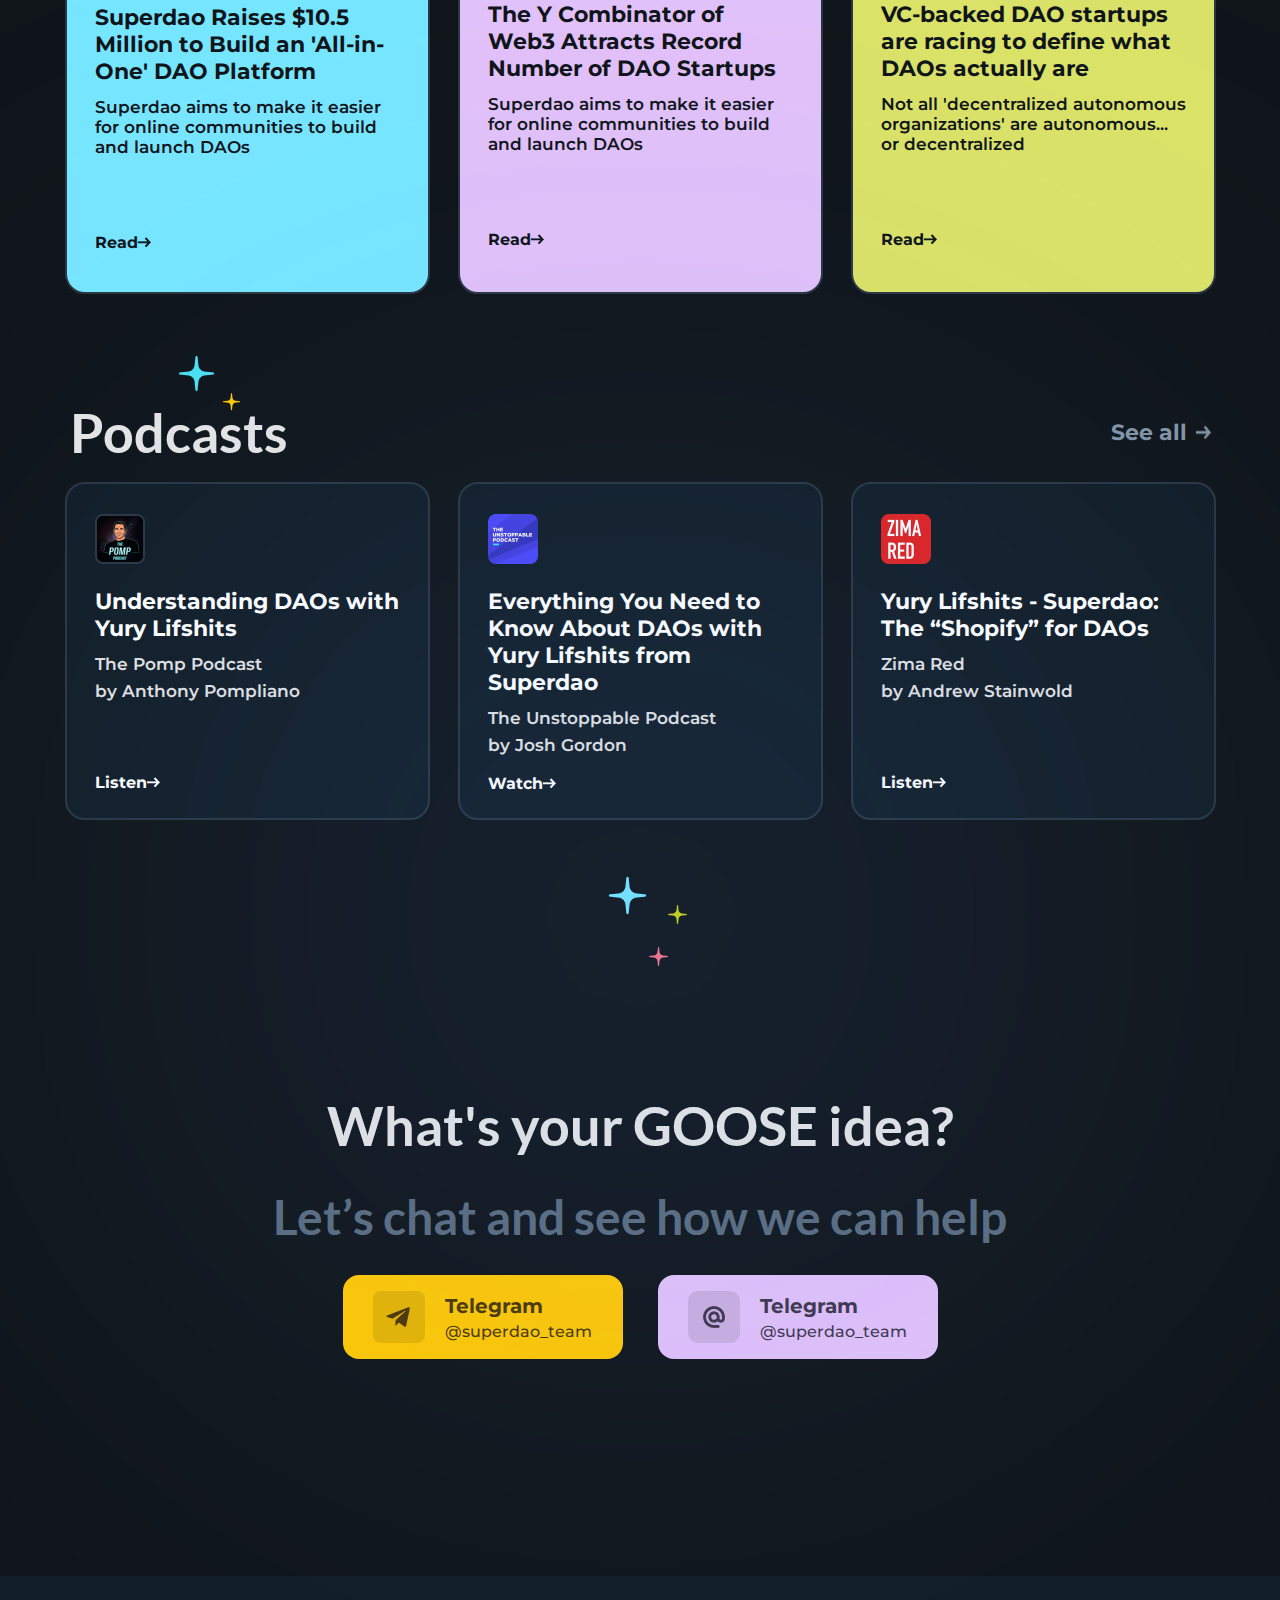
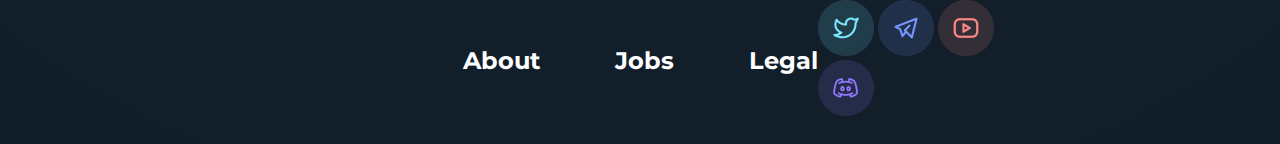
==== commit ad5fa1a0: "End product of first school project - PinkGoose" ====
--- a/PinkGoose/index.html
+++ b/PinkGoose/index.html
@@ -38,11 +38,13 @@
         </div>
         <button class="started center">Get Started</button>
     </div>
+
     <div class="arrows center">
-        <img src="Images/Arrows.png">
-    </div>
+        <img src="Images/Arrows.png" alt="arrow pointing down">
+    </div>
+
     <div class="DAO center">
-        <img src="Images/Stars1.png" class="stars1">
+        <img src="Images/Stars1.png" class="stars1" alt="Cluster of stars">
         <h1 class="project">Ready for every project</h1>
 
         <div class="row1">
@@ -56,15 +58,16 @@
                 <button class="buttondao blue2 center">Impact DAO</button>
                 <button class="buttondao salmon center">DeFi DAO</button>
                 <div class="buttondao center">
-                    <img class="star1" src="Images/Star 8.png">
+                    <img class="star1" src="Images/Star 8.png" alt="Cluster of stars">
                     More
                 </div>
             </div>
-            <img src="Images/Frame.png">
+            <img src="Images/Frame.png" alt="Image describing allot of projects being launched on superdao">
         </div>
         <h1 class="superdao center">1000+ projects launched on Superdao</h1>
     </div>
-    <img class="stars3" src="Images/stars2.png">
+
+    <img class="stars3" src="Images/stars2.png" alt="Cluster of stars">
 
     <div class="journey column center">
         <h3 class="journey-header">Designed for the full journey</h3>
@@ -78,8 +81,8 @@
     </div>
 
     <div class="compatibility column center">
-        <img class="stars4" src="Images/Group 5686.png">
-        <img class="stars5" src="Images/Group 5601.png">
+        <img class="stars4" src="Images/Group 5686.png" alt="Cluster of stars">
+        <img class="stars5" src="Images/Group 5601.png" alt="Cluster of stars">
         <h1 class="works">Works with</h1>
         <div class="row1">
             <div class="columnicon column center">
@@ -116,26 +119,26 @@
         <div class="blur"></div>
         <h1 class="help-header">Help at every step</h1>
         <div class="staff-images row">
-            <img class="staff" src="Images/staff1.png">
-            <img class="staff" src="Images/staff2.png">
-            <img class="staff" src="Images/staff3.png">
-            <img class="staff" src="Images/staff4.png">
-            <img class="staff" src="Images/staff5.png">
+            <img class="staff" src="Images/staff1.png" alt="Man with green beanie">
+            <img class="staff" src="Images/staff2.png" alt="Woman with white blouse">
+            <img class="staff" src="Images/staff3.png" alt="man with orange hoodie">
+            <img class="staff" src="Images/staff4.png" alt="girl with a pink sweater">
+            <img class="staff" src="Images/staff5.png" alt="girl with a blue dress">
         </div>
         <div class="info center">
             <h2 class="info-text">Succes managers</h2>
-            <img class="info-stars" src="Images/Star 20.png">
+            <img class="info-stars" src="Images/Star 20.png" alt="Cluster of stars">
             <h2 class="info-text">Knowledge base</h2>
             <h2 class="info-text">Chat support</h2>
-            <img class="info-stars" src="Images/Star 23.png">
+            <img class="info-stars" src="Images/Star 23.png" alt="Cluster of stars">
             <h2 class="info-text">Tutorials</h2>
-            <img class="info-stars" src="Images/Star 22.png">
+            <img class="info-stars" src="Images/Star 22.png" alt="Cluster of stars">
             <h2 class="info-text">Templates</h2>
             <h2 class="info-text">Smart Contract development</h2>
-            <img class="info-stars" src="Images/Star 21.png">
+            <img class="info-stars" src="Images/Star 21.png" alt="Cluster of stars">
             <h2 class="info-text">Events</h2>
             <h2 class="info-text">Education</h2>
-            <img class="info-stars" src="Images/Star 21.5.png">
+            <img class="info-stars" src="Images/Star 21.5.png" alt="Cluster of stars">
             <h2 class="info-text">Guides</h2>
         </div>
     </div>
@@ -148,108 +151,92 @@
                 <form class="email-container">
                     <input type="email" placeholder="Your email">
                 </form>
-                <button><a class="subscribe center" href="https://youtu.be/8ybW48rKBME"
-                        target="_blank">Subscribe</a></button>
-            </div>
-        </div>
-    </div>
-
-    <img class="press-star" src="Images/press-stars.png">
+                <button><a class="subscribe center" href="https://youtu.be/8ybW48rKBME" target="_blank">Subscribe</a></button>
+            </div>
+        </div>
+    </div>
+
+    <img class="press-star" src="Images/press-stars.png" alt="Cluster of stars">
 
     <div class="press-podcasts-container center column">
         <div class="press-header center row">
             <h1 class="press-txt1">Press</h1>
             <div class="row center">
                 <button class="press-txt2 row">See all</button>
-                <img class="press-arrow" src="Images/press-arrow.png">
+                <img class="press-arrow" src="Images/press-arrow.png" alt="Arrow to continue reading">
             </div>
         </div>
         <div class="press-row row">
             <div class="press-box bgblue1">
                 <div class="press-img-container">
-                    <img class="press-img" src="Images/decrypt.png">
+                    <img class="press-img" src="Images/decrypt.png" alt="Decrypt logo">
                     <p class="press-txt-box1">Superdao Raises $10.5 Million to Build an 'All-in-One' DAO Platform</p>
-                    <p class="press-txt-box2">Superdao aims to make it easier for online communities to build and launch
-                        DAOs</p>
-                    <a class="press-read"
-                        href="https://decrypt.co/91311/superdao-raises-10-5-million-all-in-one-dao-builder"
-                        target="_blank">Read<img class="press-read-img" src="Images/read.png"></a>
+                    <p class="press-txt-box2">Superdao aims to make it easier for online communities to build and launch DAOs</p>
+                    <a class="press-read" href="https://decrypt.co/91311/superdao-raises-10-5-million-all-in-one-dao-builder" target="_blank">Read<img class="press-read-img" alt="link to continue reading this article" src="Images/read.png"></a>
                 </div>
             </div>
             <div class="press-box bgpink">
                 <div class="press-img-container">
-                    <img class="press-img blockworks" src="Images/blockworks.png">
+                    <img class="press-img blockworks" src="Images/blockworks.png" alt="Blockworks logo">
                     <p class="press-txt-box1">The Y Combinator of Web3 Attracts Record Number of DAO Startups</p>
-                    <p class="press-txt-box2">Superdao aims to make it easier for online communities to build and launch
-                        DAOs</p>
-                    <a class="press-read"
-                        href="https://blockworks.co/news/the-y-combinator-of-web3-attracts-record-number-of-dao-startups"
-                        target="_blank">Read<img class="press-read-img" src="Images/read.png"></a>
+                    <p class="press-txt-box2">Superdao aims to make it easier for online communities to build and launch DAOs</p>
+                    <a class="press-read" href="https://blockworks.co/news/the-y-combinator-of-web3-attracts-record-number-of-dao-startups" target="_blank">Read<img class="press-read-img" alt="link to continue reading this article" src="Images/read.png"></a>
                 </div>
             </div>
             <div class="press-box bgyellow">
                 <div class="press-img-container">
-                    <img class="press-img techCrunch" src="Images/TechCrunch-logo 1.png">
-                    <p class="press-txt-box1">VC-backed DAO startups are racing to define what DAOs actually are</h1>
-                    <p class="press-txt-box2">Not all 'decentralized autonomous organizations' are autonomous... or
-                        decentralized</h2>
-                        <a class="press-read"
-                            href="https://techcrunch.com/2022/02/01/vc-backed-dao-startups-are-racing-to-define-what-daos-actually-are/"
-                            target="_blank">Read<img class="press-read-img" src="Images/read.png"></a>
-                </div>
-            </div>
-        </div>
-    </div>
-
-    <img class="podcast-star" src="Images/podcast-stars.png">
+                    <img class="press-img techCrunch" src="Images/TechCrunch-logo 1.png" alt="TechCrunch logo">
+                    <p class="press-txt-box1">VC-backed DAO startups are racing to define what DAOs actually are</p>
+                    <p class="press-txt-box2">Not all 'decentralized autonomous organizations' are autonomous... or decentralized</p>
+                    <a class="press-read" href="https://techcrunch.com/2022/02/01/vc-backed-dao-startups-are-racing-to-define-what-daos-actually-are/" target="_blank">Read<img class="press-read-img" alt="link to continue reading this article" src="Images/read.png"></a>
+                </div>
+            </div>
+        </div>
+    </div>
+
+    <img class="podcast-star" src="Images/podcast-stars.png" alt="Cluster of stars">
 
     <div class="press-podcasts-container center column">
         <div class="press-header center row">
             <h1 class="press-txt1">Podcasts</h1>
             <div class="row center">
                 <button class="press-txt2 row">See all</button>
-                <img class="press-arrow" src="Images/press-arrow.png">
+                <img class="press-arrow" src="Images/press-arrow.png" alt="Arrow to continue reading">
             </div>
         </div>
         <div class="press-row row">
             <div class="press-box podcasts">
                 <div class="press-img-container">
-                    <img class="press-img pomp" src="Images/pomp.png">
+                    <img class="press-img pomp" src="Images/pomp.png" alt="Pomp logo">
                     <p class="press-txt-box1 white">Understanding DAOs with Yury Lifshits</p>
                     <p class="press-txt-box2 pod">The Pomp Podcast</p>
                     <p class="press-txt-box2 pod">by Anthony Pompliano</p>
-                    <a class="press-read read2"
-                        href="https://www.everand.com/podcast/557183133/814-Understanding-DAOs-w-Yury-Lifshits"
-                        target="_blank">Listen<img class="press-read-img read2" src="Images/listen-arrow.png"></a>
+                    <a class="press-read read2" href="https://www.everand.com/podcast/557183133/814-Understanding-DAOs-w-Yury-Lifshits" target="_blank">Listen<img class="press-read-img read2" alt="link to continue reading this article" src="Images/listen-arrow.png"></a>
                 </div>
             </div>
             <div class="press-box podcasts">
                 <div class="press-img-container">
-                    <img class="press-img pomp" src="Images/unstoppable.png">
-                    <p class="press-txt-box1 white">Everything You Need to Know About DAOs with Yury Lifshits from
-                        Superdao</p>
+                    <img class="press-img pomp" src="Images/unstoppable.png" alt="Unstoppable logo">
+                    <p class="press-txt-box1 white">Everything You Need to Know About DAOs with Yury Lifshits from Superdao</p>
                     <p class="press-txt-box2 pod">The Unstoppable Podcast</p>
                     <p class="press-txt-box2 pod">by Josh Gordon</p>
-                    <a class="press-read read3" href="https://www.youtube.com/watch?v=nbOOaig7G_M"
-                        target="_blank">Watch<img class="press-read-img read3" src="Images/listen-arrow.png"></a>
+                    <a class="press-read read3" href="https://www.youtube.com/watch?v=nbOOaig7G_M" target="_blank">Watch<img class="press-read-img read3" alt="link to continue reading this article" src="Images/listen-arrow.png"></a>
                 </div>
             </div>
             <div class="press-box podcasts">
                 <div class="press-img-container">
-                    <img class="press-img pomp" src="Images/zima.png">
+                    <img class="press-img pomp" src="Images/zima.png" alt="Zima logo">
                     <p class="press-txt-box1 white">Yury Lifshits - Superdao: The “Shopify” for DAOs</p>
                     <p class="press-txt-box2 pod">Zima Red</p>
                     <p class="press-txt-box2 pod">by Andrew Stainwold</p>
-                    <a class="press-read read3"
-                        href="https://open.spotify.com/episode/1NqxSQ7jYy365uYmxgE8XH?autoplay=true"
-                        target="_blank">Listen<img class="press-read-img read2" src="Images/listen-arrow.png"></a>
-                </div>
-            </div>
-
-        </div>
-    </div>
-
-    <img class="idea-stars" src="Images/idea-stars.png">
+                    <a class="press-read read3" href="https://open.spotify.com/episode/1NqxSQ7jYy365uYmxgE8XH?autoplay=true" target="_blank">Listen<img class="press-read-img read2" alt="link to continue reading this article" src="Images/listen-arrow.png"></a>
+                </div>
+            </div>
+
+        </div>
+    </div>
+
+    <img class="idea-stars" src="Images/idea-stars.png" alt="Cluster of stars">
 
     <div class="goose-idea-container center column">
         <h1 class="idea-h1">What's your GOOSE idea?</h1>
@@ -257,14 +244,14 @@
         <div class="blur"></div>
         <div class="idea-help-links center row">
             <button class="idea-button center">
-                <img class="idea-link" src="Images/telegram-link.png">
+                <img class="idea-link" src="Images/telegram-link.png" alt="Telegram logo">
                 <div class="idea-text column">
                     <h1 class="idea-texttop">Telegram</h1>
                     <p class="idea-textbottom">@superdao_team</p>
                 </div>
             </button>
             <button class="idea-button purple-light center">
-                <img class="idea-link" src="Images/email-link.png">
+                <img class="idea-link" src="Images/email-link.png" alt="Email logo">
                 <div class="idea-text column">
                     <h1 class="idea-texttop dark-purple">Telegram</h1>
                     <p class="idea-textbottom dark-purple">@superdao_team</p>
@@ -282,11 +269,11 @@
                 <h2 class="foot-txt">Legal</h2>
             </div>
             <div class="foot-container">
-                <a href="https://twitter.com" target="_blank"><img class="footer-links" src="Images/Twitter.png"></a>
+                <a href="https://twitter.com" target="_blank"><img class="footer-links" src="Images/Twitter.png" alt="Twitter Link"></a>
                 <a href="https://web.telegram.org" target="_blank"><img class="footer-links"
                         src="Images/telegram.png"></a>
-                <a href="https://youtube.com" target="_blank"><img class="footer-links" src="Images/youtube.png"></a>
-                <a href="https://discord.com" target="_blank"><img class="footer-links" src="Images/discord.png"></a>
+                <a href="https://youtube.com" target="_blank"><img class="footer-links" src="Images/youtube.png" alt="Youtube Link"></a>
+                <a href="https://discord.com" target="_blank"><img class="footer-links" src="Images/discord.png" alt="Discord Link"></a>
             </div>
         </div>
     </footer>
